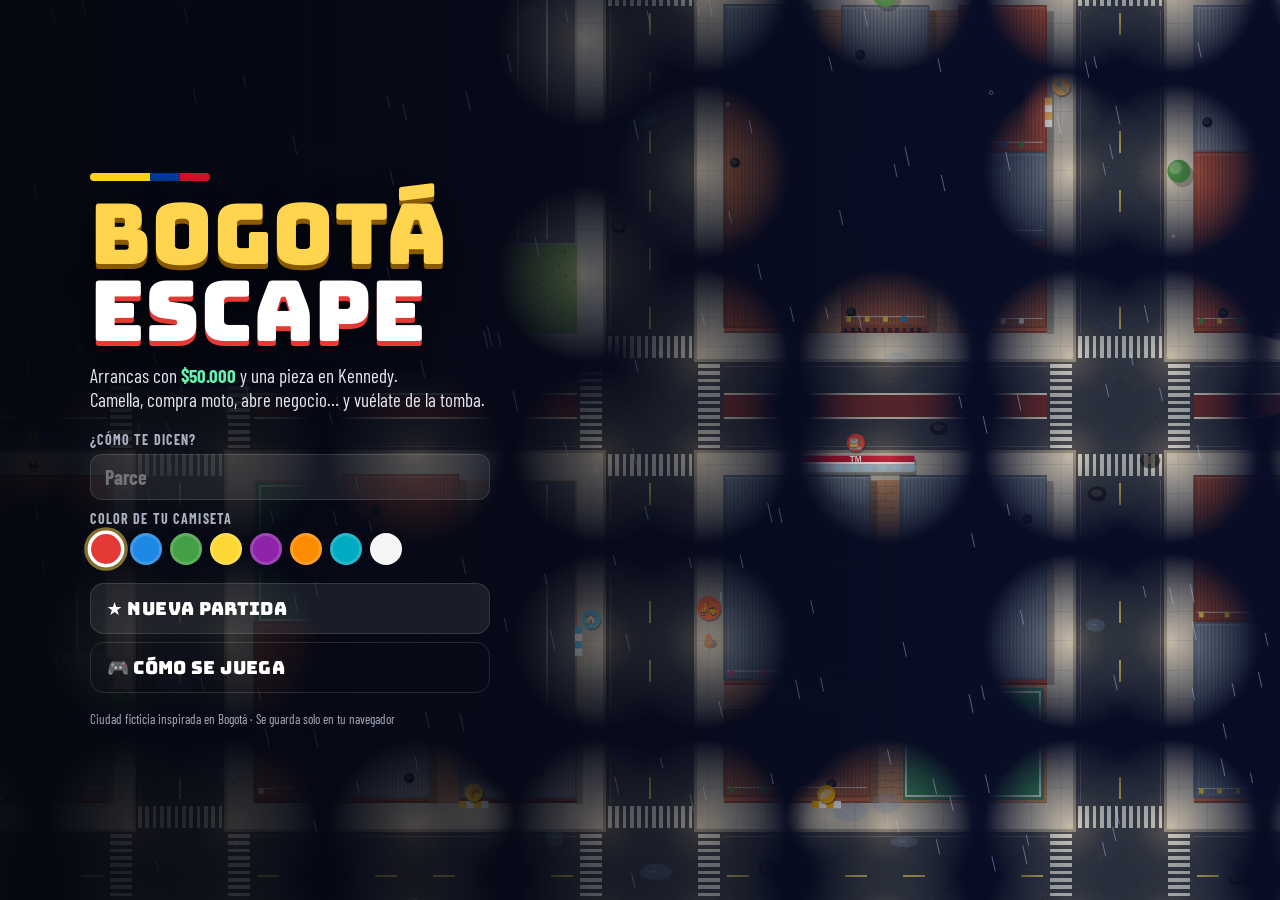
==== bogota-escape/index.html @ 4bdb7b8c "Añadir juego Bogotá Escape: mundo abierto top-down en una Bogotá estilizada Ciudad de 8 barrios con " ====
<!DOCTYPE html>
<html lang="es">
<head>
<meta charset="utf-8">
<meta name="viewport" content="width=device-width, initial-scale=1, maximum-scale=1, user-scalable=no, viewport-fit=cover">
<meta name="theme-color" content="#0b0f1a">
<title>Bogotá Escape</title>
<meta name="description" content="Juego top-down de mundo abierto en una Bogotá estilizada: camella, compra moto, abre negocio y vuélate de la policía.">
<link rel="preconnect" href="https://fonts.googleapis.com">
<link rel="stylesheet" href="https://fonts.googleapis.com/css2?family=Bungee&family=Barlow+Condensed:wght@500;600;700;800&display=swap">
<link rel="stylesheet" href="style.css">
</head>
<body>
<canvas id="game"></canvas>

<!-- ===================== HUD ===================== -->
<div id="hud" hidden>
  <div id="hud-left" class="glass">
    <div class="h-top"><span id="h-name">Parce</span><span id="h-wanted" class="wanted"></span></div>
    <div id="h-money" class="h-money">$50.000</div>
    <div class="bar"><span>❤️</span><div class="track"><div id="h-health" class="fill health"></div></div></div>
    <div class="bar"><span>⚡</span><div class="track"><div id="h-energy" class="fill energy"></div></div></div>
    <div class="h-rep">⭐ <b id="h-rep">0</b> <small id="h-next"></small></div>
    <div id="escape-bar" hidden><span>Perdiendo a la policía…</span><div class="track"><div id="escape-fill" class="fill"></div></div></div>
  </div>

  <div id="hud-mission" class="glass" hidden>
    <div id="m-title" class="m-title"></div>
    <div id="m-text" class="m-text"></div>
    <div class="m-row"><span id="m-extra" class="m-extra"></span><span id="m-timer" class="m-timer"></span></div>
    <div id="m-hint" class="m-hint"></div>
  </div>

  <div id="hud-right" class="glass">
    <div id="h-clock" class="h-clock">7:00 a.m.</div>
    <div class="h-sub"><span id="h-day">Día 1</span> · <span id="h-weather"></span></div>
  </div>
  <div id="toasts"></div>

  <div id="minimap-wrap" class="glass">
    <canvas id="minimap"></canvas>
    <div id="mm-addr"></div>
  </div>

  <div id="veh-box" class="glass" hidden>
    <div id="v-name" class="v-name"></div>
    <div class="v-speed"><b id="v-speed">0</b><small>km/h</small></div>
    <div class="track"><div id="v-hp" class="fill vhp"></div></div>
    <div id="v-extra" class="v-extra"></div>
  </div>

  <div id="prompt" hidden></div>
  <div id="banner" hidden><div class="b-title"></div><div class="b-sub"></div></div>
  <div id="district-banner" hidden><div class="db-name"></div><div class="db-tag"></div></div>
</div>

<div id="overlay" hidden><div class="ov-title"></div><div class="ov-sub"></div></div>
<div id="fade"></div>
<div id="menu" hidden></div>

<div id="bigmap" hidden>
  <canvas id="bigmap-canvas"></canvas>
  <div class="bm-bar">
    <b>🗺️ Mapa de Bogotá</b>
    <span>🏠 Casa · 🛵 💰 🚌 ✈️ 🍻 🌧️ 🚨 Misiones · 🚉 TransMilenio · 🔑 Tu vehículo · Toca/clic para poner destino</span>
    <button class="bm-close">Cerrar (M)</button>
  </div>
</div>

<!-- ===================== TÍTULO ===================== -->
<div id="title">
  <div class="t-card">
    <div class="t-flag"><i></i><i></i><i></i></div>
    <h1>BOGOTÁ<br><span>ESCAPE</span></h1>
    <p class="t-tag">Arrancas con <b>$50.000</b> y una pieza en Kennedy.<br>Camella, compra moto, abre negocio… y vuélate de la tomba.</p>
    <label class="t-label" for="name-input">¿Cómo te dicen?</label>
    <input id="name-input" maxlength="14" placeholder="Parce" autocomplete="off" spellcheck="false">
    <div class="t-label">Color de tu camiseta</div>
    <div id="swatches"></div>
    <button id="btn-continue" class="t-btn primary" hidden>▶ Continuar<small></small></button>
    <button id="btn-new" class="t-btn">★ Nueva partida</button>
    <button id="btn-help" class="t-btn ghost">🎮 Cómo se juega</button>
    <div id="help" hidden>
      <div class="ctl-grid">
        <b>WASD / Flechas</b><span>Caminar y manejar</span>
        <b>Shift</b><span>Correr</span>
        <b>F</b><span>Subir/bajar de vehículos (o robarlos…)</span>
        <b>E</b><span>Hablar, comprar, esconderse</span>
        <b>Espacio</b><span>Freno de mano</span>
        <b>H</b><span>Pitar</span>
        <b>C</b><span>Celular (domicilios)</span>
        <b>M</b><span>Mapa · <b>Esc</b> Pausa</span>
      </div>
      <p>Haz misiones para ganar <b>plata</b> y <b>reputación ⭐</b>. Con reputación desbloqueas barrios nuevos (Chapinero, Suba, El Dorado, Zona T, Usaquén) y misiones mejor pagadas. Si cometes delitos, la policía te persigue: escóndete o pierde su rastro.</p>
    </div>
    <div class="t-foot">Ciudad ficticia inspirada en Bogotá · Se guarda solo en tu navegador</div>
  </div>
</div>

<!-- ===================== CONTROLES TÁCTILES ===================== -->
<div id="touch" hidden>
  <div id="joy"><div id="joy-knob"></div></div>
  <div class="t-btns">
    <button data-k="e" class="tb big">E<small>Acción</small></button>
    <button data-k="f" class="tb big">🚗<small>Subir</small></button>
    <button data-k="space" class="tb">🏃<small>Correr/Freno</small></button>
    <button data-k="h" class="tb">📯<small>Pito</small></button>
  </div>
  <div class="t-top">
    <button data-k="c" class="tb sm">📱</button>
    <button data-k="m" class="tb sm">🗺️</button>
    <button data-k="esc" class="tb sm">⏸</button>
  </div>
</div>

<script src="game.js"></script>
</body>
</html>
---- bogota-escape/style.css ----
/* ==========================================================================
   BOGOTÁ ESCAPE — estilos del HUD, menús y pantalla de título
   Paneles oscuros tipo vidrio sobre el canvas; acentos con los colores
   de la bandera (amarillo, azul, rojo) y del neón de la Zona T.
   ========================================================================== */
:root {
  --ink: #0b0f1a;
  --glass: rgba(12, 16, 28, 0.72);
  --glass-2: rgba(22, 28, 44, 0.86);
  --line: rgba(255, 255, 255, 0.12);
  --text: #f4f1ea;
  --mute: #a9b0c0;
  --yellow: #ffd54f;
  --blue: #2f6fdb;
  --red: #e53935;
  --green: #69f0ae;
  --display: "Bungee", "Impact", system-ui, sans-serif;
  --body: "Barlow Condensed", "Arial Narrow", system-ui, sans-serif;
  --safe-t: env(safe-area-inset-top, 0px);
  --safe-b: env(safe-area-inset-bottom, 0px);
  color-scheme: dark;
}
* { box-sizing: border-box; }
[hidden] { display: none !important; }
html, body { margin: 0; height: 100%; overflow: hidden; }
body {
  background: var(--ink);
  color: var(--text);
  font-family: var(--body);
  font-size: 16px;
  user-select: none;
  -webkit-user-select: none;
  -webkit-tap-highlight-color: transparent;
  touch-action: none;
}
#game { position: fixed; inset: 0; width: 100%; height: 100%; display: block; image-rendering: pixelated; }

.glass {
  background: var(--glass);
  border: 1px solid var(--line);
  border-radius: 14px;
  backdrop-filter: blur(10px) saturate(1.3);
  -webkit-backdrop-filter: blur(10px) saturate(1.3);
  box-shadow: 0 10px 30px rgba(0, 0, 0, 0.35);
}
.track { height: 8px; border-radius: 6px; background: rgba(255, 255, 255, 0.1); overflow: hidden; flex: 1; }
.fill { height: 100%; border-radius: 6px; transition: width 0.25s ease; }
.fill.health { background: linear-gradient(90deg, #ff5252, #ff8a80); }
.fill.energy { background: linear-gradient(90deg, #ffb300, #ffe082); }
.fill.low { animation: blink 0.6s steps(2) infinite; }
@keyframes blink { 50% { opacity: 0.35; } }

#hud { position: fixed; inset: 0; pointer-events: none; z-index: 5; }

/* --- Panel de estado (arriba a la izquierda) --- */
#hud-left {
  position: absolute; top: calc(12px + var(--safe-t)); left: 12px;
  width: 230px; padding: 10px 14px 12px;
  transition: box-shadow 0.3s, border-color 0.3s;
}
#hud-left.hunted { border-color: rgba(255, 60, 60, 0.7); animation: hunted 0.8s infinite alternate; }
@keyframes hunted { from { box-shadow: 0 0 0 rgba(255, 30, 60, 0); } to { box-shadow: 0 0 26px rgba(80, 120, 255, 0.55); } }
.h-top { display: flex; justify-content: space-between; align-items: center; font-weight: 700; font-size: 15px; color: var(--mute); text-transform: uppercase; letter-spacing: 0.06em; }
.wanted i { font-style: normal; font-size: 18px; color: rgba(255, 255, 255, 0.18); margin-left: 2px; }
.wanted i.on { color: #ff5252; text-shadow: 0 0 8px #ff1744; animation: blink 0.5s steps(2) infinite; }
.h-money { font-family: var(--display); font-size: 27px; color: var(--green); letter-spacing: 0.02em; margin: 2px 0 6px; text-shadow: 0 2px 0 rgba(0, 0, 0, 0.4); }
.bar { display: flex; align-items: center; gap: 8px; margin: 5px 0; font-size: 13px; }
.h-rep { margin-top: 6px; font-size: 15px; }
.h-rep b { color: var(--yellow); font-size: 18px; }
.h-rep small { color: var(--mute); font-size: 13px; }
#escape-bar { margin-top: 8px; font-size: 12px; color: #90caf9; }
#escape-bar .track { margin-top: 4px; }
#escape-fill { background: linear-gradient(90deg, #2979ff, #69f0ae); }

/* --- Misión (arriba al centro) --- */
#hud-mission {
  position: absolute; top: calc(12px + var(--safe-t)); left: 50%; transform: translateX(-50%);
  width: min(460px, calc(100vw - 520px)); min-width: 300px;
  padding: 10px 16px; border-left: 4px solid var(--yellow);
}
.m-title { font-family: var(--display); font-size: 15px; letter-spacing: 0.03em; }
.m-text { font-size: 17px; font-weight: 600; margin-top: 3px; line-height: 1.15; }
.m-row { display: flex; justify-content: space-between; align-items: baseline; gap: 10px; margin-top: 4px; }
.m-extra { font-size: 14px; color: var(--mute); }
.m-timer { font-family: var(--display); font-size: 20px; color: var(--yellow); }
.m-timer.urgent { color: #ff5252; animation: blink 0.5s steps(2) infinite; }
.m-hint:empty { display: none; }
.m-hint { margin-top: 5px; font-size: 14px; color: #ffab40; font-weight: 600; }

/* --- Reloj (arriba a la derecha) --- */
#hud-right { position: absolute; top: calc(12px + var(--safe-t)); right: 12px; padding: 8px 14px; text-align: right; min-width: 170px; }
.h-clock { font-family: var(--display); font-size: 22px; }
.h-sub { font-size: 14px; color: var(--mute); }

/* --- Notificaciones --- */
#toasts {
  position: absolute; top: calc(84px + var(--safe-t)); right: 12px; width: 300px;
  display: flex; flex-direction: column; gap: 6px; align-items: flex-end;
}
.toast {
  background: var(--glass-2); border: 1px solid var(--line); border-radius: 10px;
  padding: 7px 12px; font-size: 15px; font-weight: 600; max-width: 300px;
  box-shadow: 0 6px 18px rgba(0, 0, 0, 0.35);
  animation: toastIn 0.35s cubic-bezier(.2, 1.4, .4, 1);
  transition: opacity 0.4s, transform 0.4s;
}
.toast.card { border-left: 4px solid var(--c, var(--yellow)); width: 300px; }
.toast.card b { display: block; font-size: 16px; color: var(--c, var(--yellow)); }
.toast.card span { display: block; font-size: 14px; font-weight: 500; color: #dfe3ee; margin-top: 1px; line-height: 1.2; }
.toast.out { opacity: 0; transform: translateX(40px); }
@keyframes toastIn { from { opacity: 0; transform: translateX(40px) scale(0.95); } }

/* --- Minimapa --- */
#minimap-wrap { position: absolute; right: 12px; bottom: calc(12px + var(--safe-b)); padding: 6px; border-radius: 16px; }
#minimap { width: 190px; height: 190px; display: block; border-radius: 11px; }
#mm-addr { font-size: 12px; color: var(--mute); text-align: center; margin-top: 4px; max-width: 190px; white-space: nowrap; overflow: hidden; text-overflow: ellipsis; }

/* --- Velocímetro --- */
#veh-box { position: absolute; left: 12px; bottom: calc(12px + var(--safe-b)); width: 200px; padding: 10px 14px; }
.v-name { font-weight: 700; font-size: 15px; color: var(--mute); text-transform: uppercase; letter-spacing: 0.05em; }
.v-speed b { font-family: var(--display); font-size: 40px; line-height: 1; }
.v-speed small { margin-left: 6px; color: var(--mute); }
.fill.vhp { background: linear-gradient(90deg, #26c6da, #69f0ae); }
.v-extra { font-size: 12px; color: var(--mute); margin-top: 6px; }

/* --- Sugerencia de interacción --- */
#prompt {
  position: absolute; left: 50%; bottom: calc(26px + var(--safe-b)); transform: translateX(-50%);
  background: var(--glass-2); border: 1px solid var(--line); border-radius: 30px;
  padding: 8px 18px; font-size: 17px; font-weight: 600; white-space: nowrap;
  box-shadow: 0 8px 20px rgba(0, 0, 0, 0.4);
}
kbd {
  display: inline-block; min-width: 24px; padding: 1px 7px; margin-right: 6px;
  border-radius: 6px; background: var(--yellow); color: #1a1a1a;
  font-family: var(--display); font-size: 14px; text-align: center;
  box-shadow: 0 2px 0 #b38f00;
}

/* --- Anuncios grandes --- */
#banner {
  position: absolute; left: 50%; top: 28%; transform: translate(-50%, -50%);
  text-align: center; pointer-events: none; width: 92vw;
}
#banner.show { animation: bannerIn 0.5s cubic-bezier(.2, 1.4, .4, 1); }
.b-title { font-family: var(--display); font-size: clamp(22px, 4vw, 38px); color: var(--c); text-shadow: 0 3px 0 rgba(0, 0, 0, 0.7), 0 0 30px rgba(0, 0, 0, 0.6); }
#banner.big .b-title { font-size: clamp(30px, 6vw, 60px); }
.b-sub { font-size: clamp(16px, 2.2vw, 22px); font-weight: 700; margin-top: 6px; text-shadow: 0 2px 6px rgba(0, 0, 0, 0.9); }
@keyframes bannerIn { from { opacity: 0; transform: translate(-50%, -50%) scale(0.6); } }

#district-banner { position: absolute; left: 50%; bottom: 22%; transform: translateX(-50%); text-align: center; }
#district-banner.show { animation: districtIn 2.8s ease both; }
.db-name { font-family: var(--display); font-size: clamp(26px, 5vw, 48px); color: var(--c); text-shadow: 0 4px 0 rgba(0, 0, 0, 0.6); letter-spacing: 0.04em; }
.db-tag { font-size: 18px; font-weight: 600; text-shadow: 0 2px 6px rgba(0, 0, 0, 0.9); }
@keyframes districtIn { 0% { opacity: 0; transform: translate(-50%, 20px); } 12%, 80% { opacity: 1; transform: translate(-50%, 0); } 100% { opacity: 0; } }

/* --- Overlay de muerte / arresto --- */
#overlay {
  position: fixed; inset: 0; z-index: 20; display: flex; flex-direction: column;
  align-items: center; justify-content: center; text-align: center;
  background: radial-gradient(circle, rgba(80, 0, 0, 0.35), rgba(0, 0, 0, 0.82));
  animation: fadeIn 0.6s ease;
}
#overlay.busted { background: radial-gradient(circle, rgba(10, 30, 90, 0.4), rgba(0, 0, 0, 0.85)); }
.ov-title { font-family: var(--display); font-size: clamp(36px, 8vw, 80px); color: #ff5252; text-shadow: 0 5px 0 #000; }
#overlay.busted .ov-title { color: #64b5f6; }
.ov-sub { font-size: 22px; font-weight: 700; margin-top: 10px; }
@keyframes fadeIn { from { opacity: 0; } }
#fade { position: fixed; inset: 0; background: #000; opacity: 0; pointer-events: none; transition: opacity 0.5s; z-index: 30; }
#fade.on { opacity: 1; }

/* --- Menús --- */
#menu {
  position: fixed; inset: 0; z-index: 25; display: flex; align-items: center; justify-content: center;
  background: rgba(4, 6, 12, 0.5); padding: 16px;
  animation: fadeIn 0.18s ease;
}
.menu-card {
  width: min(520px, 100%); max-height: calc(100vh - 32px); display: flex; flex-direction: column;
  background: linear-gradient(180deg, rgba(26, 32, 50, 0.95), rgba(14, 18, 30, 0.96));
  border: 1px solid var(--line); border-top: 4px solid var(--accent); border-radius: 18px;
  box-shadow: 0 30px 80px rgba(0, 0, 0, 0.6);
  backdrop-filter: blur(14px); -webkit-backdrop-filter: blur(14px);
  animation: cardIn 0.25s cubic-bezier(.2, 1.3, .4, 1);
}
@keyframes cardIn { from { opacity: 0; transform: translateY(16px) scale(0.97); } }
.menu-head { display: flex; align-items: center; gap: 12px; padding: 14px 16px 10px; }
.menu-icon { font-size: 34px; width: 52px; height: 52px; display: grid; place-items: center; border-radius: 14px; background: rgba(255, 255, 255, 0.06); flex: none; }
.menu-ht { flex: 1; min-width: 0; }
.menu-title { font-family: var(--display); font-size: 21px; color: var(--accent); line-height: 1.1; }
.menu-sub { color: var(--mute); font-size: 15px; margin-top: 2px; }
.menu-x { background: none; border: 0; color: var(--mute); font-size: 20px; cursor: pointer; padding: 6px; align-self: flex-start; }
.menu-x:hover { color: #fff; }
.menu-info { margin: 0 16px 8px; padding: 10px 12px; border-radius: 10px; background: rgba(255, 255, 255, 0.05); font-size: 15px; line-height: 1.3; color: #dfe3ee; }
.menu-list { overflow-y: auto; padding: 4px 10px 8px; }
.menu-section { padding: 10px 8px 4px; font-size: 13px; text-transform: uppercase; letter-spacing: 0.08em; color: var(--mute); font-weight: 700; }
.menu-item {
  display: flex; align-items: center; gap: 10px; padding: 10px 12px; margin: 3px 0;
  border-radius: 12px; border: 1px solid transparent; cursor: pointer;
  transition: background 0.12s, border-color 0.12s;
}
.menu-item:hover { background: rgba(255, 255, 255, 0.05); }
.menu-item.sel { background: rgba(255, 255, 255, 0.09); border-color: var(--accent); }
.menu-item.disabled { opacity: 0.45; }
.mi-main { flex: 1; min-width: 0; }
.mi-label { font-size: 18px; font-weight: 700; }
.mi-sub { font-size: 14px; color: var(--mute); margin-top: 1px; }
.mi-right { font-family: var(--display); font-size: 15px; color: var(--green); white-space: nowrap; }
.mi-btns { display: flex; gap: 6px; flex: none; }
.mi-btn {
  font-family: var(--body); font-weight: 700; font-size: 14px; color: var(--text);
  background: rgba(255, 255, 255, 0.08); border: 1px solid var(--line); border-radius: 9px;
  padding: 6px 9px; cursor: pointer; white-space: nowrap;
}
.mi-btn.sel { border-color: var(--accent); background: rgba(255, 213, 79, 0.18); }
.mi-btn.disabled { opacity: 0.4; }
.menu-foot { padding: 8px 16px 12px; font-size: 13px; color: var(--mute); text-align: center; border-top: 1px solid var(--line); }
.ctl-grid { display: grid; grid-template-columns: auto 1fr; gap: 4px 14px; font-size: 15px; }
.ctl-grid b { color: var(--yellow); white-space: nowrap; }

/* --- Mapa grande --- */
#bigmap { position: fixed; inset: 0; z-index: 22; background: rgba(6, 9, 16, 0.94); display: flex; flex-direction: column; }
#bigmap-canvas { flex: 1; width: 100%; min-height: 0; cursor: crosshair; }
.bm-bar { display: flex; align-items: center; gap: 14px; padding: 10px 16px calc(10px + var(--safe-b)); border-top: 1px solid var(--line); font-size: 14px; color: var(--mute); flex-wrap: wrap; }
.bm-bar b { color: var(--yellow); font-family: var(--display); font-weight: 400; }
.bm-bar span { flex: 1; min-width: 200px; }
.bm-close { font-family: var(--body); font-weight: 700; font-size: 15px; color: #1a1a1a; background: var(--yellow); border: 0; border-radius: 10px; padding: 8px 14px; cursor: pointer; }

/* --- Pantalla de título --- */
#title {
  position: fixed; inset: 0; z-index: 15; display: flex; align-items: center; justify-content: flex-start;
  padding: 24px 24px 24px max(24px, 7vw); overflow-y: auto;
  background: linear-gradient(90deg, rgba(5, 7, 14, 0.9) 0%, rgba(5, 7, 14, 0.55) 45%, rgba(5, 7, 14, 0) 75%);
}
.t-card { width: min(400px, 100%); margin: auto 0; animation: cardIn 0.6s ease; }
.t-flag { display: flex; height: 8px; width: 120px; border-radius: 4px; overflow: hidden; margin-bottom: 14px; }
.t-flag i { flex: 1; } .t-flag i:nth-child(1) { flex: 2; background: #fcd116; } .t-flag i:nth-child(2) { background: #003893; } .t-flag i:nth-child(3) { background: #ce1126; }
#title h1 {
  font-family: var(--display); font-weight: 400; margin: 0; line-height: 0.92;
  font-size: clamp(48px, 9vw, 84px); color: var(--yellow);
  text-shadow: 0 5px 0 #8a5a00, 0 12px 30px rgba(0, 0, 0, 0.6);
}
#title h1 span { color: #fff; text-shadow: 0 5px 0 var(--red), 0 12px 30px rgba(0, 0, 0, 0.6); }
.t-tag { font-size: 19px; line-height: 1.3; color: #e5e8f0; margin: 14px 0 18px; }
.t-tag b { color: var(--green); }
.t-label { display: block; font-size: 14px; text-transform: uppercase; letter-spacing: 0.08em; color: var(--mute); margin: 10px 0 6px; font-weight: 700; }
#name-input {
  width: 100%; font-family: var(--body); font-size: 20px; font-weight: 700; color: #fff;
  background: rgba(255, 255, 255, 0.07); border: 1px solid var(--line); border-radius: 12px; padding: 10px 14px; outline: none;
  user-select: text; -webkit-user-select: text;
}
#name-input:focus { border-color: var(--yellow); }
#swatches { display: flex; gap: 8px; flex-wrap: wrap; margin-bottom: 18px; }
.swatch { width: 32px; height: 32px; border-radius: 50%; border: 3px solid rgba(255, 255, 255, 0.15); cursor: pointer; transition: transform 0.15s; }
.swatch.on { border-color: #fff; transform: scale(1.15); box-shadow: 0 0 0 3px rgba(255, 213, 79, 0.5); }
.t-btn {
  display: block; width: 100%; margin: 8px 0; padding: 13px 16px; text-align: left;
  font-family: var(--display); font-size: 18px; color: #fff; letter-spacing: 0.02em;
  background: rgba(255, 255, 255, 0.08); border: 1px solid var(--line); border-radius: 14px; cursor: pointer;
  transition: transform 0.12s, background 0.12s;
}
.t-btn:hover { transform: translateX(4px); background: rgba(255, 255, 255, 0.14); }
.t-btn.primary { background: linear-gradient(90deg, #ffd54f, #ffb300); color: #1a1a1a; border: 0; box-shadow: 0 6px 0 #9c6b00; }
.t-btn small { display: block; font-family: var(--body); font-size: 14px; font-weight: 600; opacity: 0.75; margin-top: 2px; letter-spacing: 0; }
.t-btn.ghost { background: transparent; }
#help { margin-top: 10px; padding: 12px 14px; border-radius: 12px; background: rgba(0, 0, 0, 0.45); border: 1px solid var(--line); }
#help p { font-size: 15px; line-height: 1.3; color: #dfe3ee; margin: 10px 0 0; }
.t-foot { margin-top: 18px; font-size: 13px; color: var(--mute); }

/* --- Controles táctiles --- */
#touch { position: fixed; inset: 0; z-index: 8; pointer-events: none; }
body:not(.playing) #touch { display: none; }
#joy {
  position: absolute; left: 22px; bottom: calc(26px + var(--safe-b)); width: 132px; height: 132px; border-radius: 50%;
  background: rgba(255, 255, 255, 0.07); border: 2px solid rgba(255, 255, 255, 0.18); pointer-events: auto;
}
#joy-knob {
  position: absolute; left: 50%; top: 50%; width: 56px; height: 56px; margin: -28px 0 0 -28px; border-radius: 50%;
  background: rgba(255, 255, 255, 0.28); border: 2px solid rgba(255, 255, 255, 0.5);
}
.t-btns { position: absolute; right: 18px; bottom: calc(22px + var(--safe-b)); display: grid; grid-template-columns: repeat(2, 72px); gap: 10px; pointer-events: auto; }
.tb {
  width: 72px; height: 58px; border-radius: 18px; border: 2px solid rgba(255, 255, 255, 0.2);
  background: rgba(12, 16, 28, 0.6); color: #fff; font-family: var(--display); font-size: 18px;
  display: flex; flex-direction: column; align-items: center; justify-content: center; line-height: 1;
}
.tb small { font-family: var(--body); font-size: 11px; font-weight: 700; margin-top: 3px; opacity: 0.8; }
.tb.big { height: 72px; font-size: 24px; background: rgba(255, 213, 79, 0.22); border-color: rgba(255, 213, 79, 0.6); }
.tb.on { background: rgba(255, 213, 79, 0.5); }
.t-top { position: absolute; left: 50%; transform: translateX(-50%); top: calc(8px + var(--safe-t)); display: flex; gap: 8px; pointer-events: auto; }
.tb.sm { width: 46px; height: 40px; font-size: 18px; border-radius: 12px; }

@media (max-width: 900px) {
  #hud-left { width: 190px; padding: 8px 11px; }
  .h-money { font-size: 22px; }
  #hud-mission { top: auto; bottom: calc(80px + var(--safe-b)); width: min(440px, calc(100vw - 24px)); min-width: 0; }
  .toast.card, .toast { width: 250px; }
  #toasts { width: 250px; }
}
@media (max-width: 600px) {
  #hud-left { width: 168px; }
  .h-top { font-size: 13px; }
  .h-money { font-size: 19px; }
  .h-rep small { display: none; }
  #hud-right .h-sub { display: none; }
  .h-clock { font-size: 17px; }
  .v-speed b { font-size: 28px; }
  #title { justify-content: center; padding: 20px; background: rgba(5, 7, 14, 0.75); }
}
/* --- Pantallas táctiles: retrato --- */
body.touch #hud-left { top: calc(10px + var(--safe-t)); left: 10px; width: 170px; padding: 8px 11px; }
body.touch #hud-right { top: calc(10px + var(--safe-t)); right: 10px; padding: 6px 10px; min-width: 0; }
body.touch #hud-right .h-sub { display: none; }
body.touch #minimap-wrap { top: calc(62px + var(--safe-t)); bottom: auto; right: 10px; padding: 4px; }
body.touch #minimap { width: 124px; height: 124px; }
body.touch #mm-addr { display: none; }
body.touch .t-top { left: auto; right: 10px; transform: none; top: calc(198px + var(--safe-t)); }
body.touch #toasts { top: calc(252px + var(--safe-t)); left: 10px; right: 10px; width: auto; align-items: stretch; }
body.touch .toast, body.touch .toast.card { width: auto; max-width: none; font-size: 14px; }
body.touch #hud-mission { top: auto; bottom: calc(272px + var(--safe-b)); left: 10px; right: 10px; width: auto; min-width: 0; transform: none; }
body.touch #prompt { bottom: calc(184px + var(--safe-b)); font-size: 15px; }
body.touch #veh-box { left: 10px; right: auto; top: calc(168px + var(--safe-t)); bottom: auto; width: 140px; padding: 6px 10px; }
body.touch .v-extra { display: none; }
body.touch .v-name { font-size: 12px; }
body.touch .v-speed b { font-size: 28px; }
body.touch #district-banner { bottom: auto; top: 36%; }
body.touch #banner { top: 40%; }
body.touch .m-text { font-size: 15px; }
body.touch .m-title { font-size: 13px; }
body.touch #escape-bar span { display: none; }

/* --- Pantallas táctiles: horizontal --- */
@media (orientation: landscape) and (max-height: 520px) {
  body.touch #minimap { width: 100px; height: 100px; }
  body.touch #minimap-wrap { top: calc(54px + var(--safe-t)); }
  body.touch .h-rep small { display: none; }
  body.touch .t-top { top: calc(10px + var(--safe-t)); left: 50%; right: auto; transform: translateX(-50%); }
  body.touch #toasts { top: calc(58px + var(--safe-t)); left: 50%; right: auto; width: min(320px, calc(100vw - 400px)); transform: translateX(-50%); }
  body.touch #hud-mission { bottom: calc(10px + var(--safe-b)); left: 164px; right: 300px; width: auto; transform: none; padding: 6px 12px; }
  body.touch .m-extra { display: none; }
  body.touch #banner { top: 34%; }
  body.touch #prompt { bottom: calc(118px + var(--safe-b)); }
  body.touch .t-btns { grid-template-columns: repeat(4, 60px); gap: 8px; }
  body.touch .tb, body.touch .tb.big { width: 60px; height: 56px; font-size: 18px; }
  body.touch #veh-box { left: auto; right: 10px; bottom: auto; top: calc(180px + var(--safe-t)); width: 120px; }
  body.touch #district-banner { top: 28%; }
}

@media (prefers-reduced-motion: reduce) {
  *, *::before, *::after { animation-duration: 0.01ms !important; transition-duration: 0.01ms !important; }
}
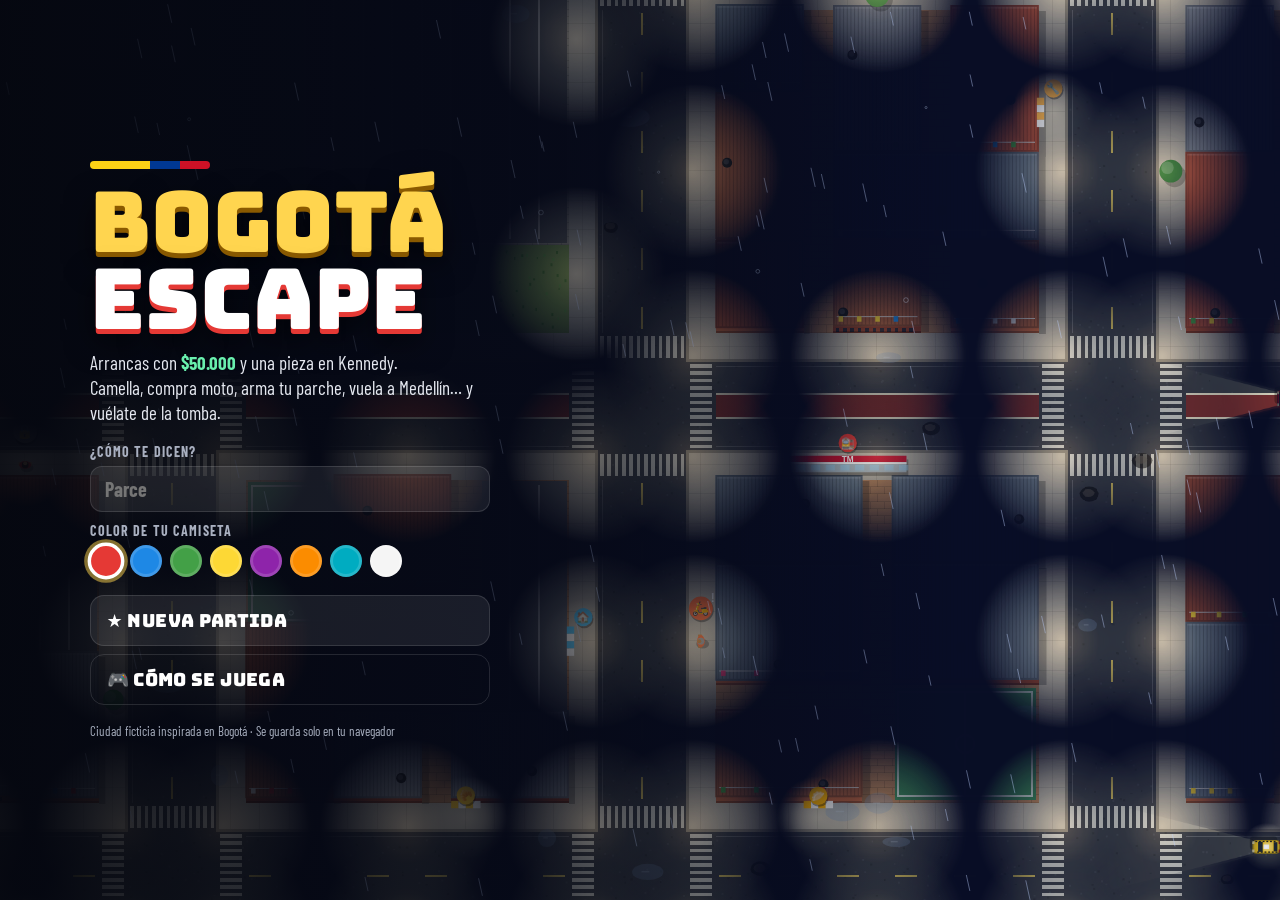
==== commit 5c4cc983: "Bogotá Escape: Medellín, armas, misiones nuevas, radio con reguetón y mapa con zoom - Vuelos desde E" ====
--- a/bogota-escape/index.html
+++ b/bogota-escape/index.html
@@ -21,6 +21,7 @@
     <div class="bar"><span>❤️</span><div class="track"><div id="h-health" class="fill health"></div></div></div>
     <div class="bar"><span>⚡</span><div class="track"><div id="h-energy" class="fill energy"></div></div></div>
     <div class="h-rep">⭐ <b id="h-rep">0</b> <small id="h-next"></small></div>
+    <div id="h-weapon" class="h-weapon"></div>
     <div id="escape-bar" hidden><span>Perdiendo a la policía…</span><div class="track"><div id="escape-fill" class="fill"></div></div></div>
   </div>
 
@@ -61,8 +62,11 @@
 <div id="bigmap" hidden>
   <canvas id="bigmap-canvas"></canvas>
   <div class="bm-bar">
-    <b>🗺️ Mapa de Bogotá</b>
-    <span>🏠 Casa · 🛵 💰 🚌 ✈️ 🍻 🌧️ 🚨 Misiones · 🚉 TransMilenio · 🔑 Tu vehículo · Toca/clic para poner destino</span>
+    <b id="bm-title">🗺️ Mapa de Bogotá</b>
+    <span>Arrastra para moverte · rueda o pellizco para zoom · toca para poner destino</span>
+    <button id="bm-out" class="bm-btn" aria-label="Alejar">－</button>
+    <button id="bm-in" class="bm-btn" aria-label="Acercar">＋</button>
+    <button id="bm-me" class="bm-btn" aria-label="Centrar en mí">📍</button>
     <button class="bm-close">Cerrar (M)</button>
   </div>
 </div>
@@ -72,7 +76,7 @@
   <div class="t-card">
     <div class="t-flag"><i></i><i></i><i></i></div>
     <h1>BOGOTÁ<br><span>ESCAPE</span></h1>
-    <p class="t-tag">Arrancas con <b>$50.000</b> y una pieza en Kennedy.<br>Camella, compra moto, abre negocio… y vuélate de la tomba.</p>
+    <p class="t-tag">Arrancas con <b>$50.000</b> y una pieza en Kennedy.<br>Camella, compra moto, arma tu parche, vuela a Medellín… y vuélate de la tomba.</p>
     <label class="t-label" for="name-input">¿Cómo te dicen?</label>
     <input id="name-input" maxlength="14" placeholder="Parce" autocomplete="off" spellcheck="false">
     <div class="t-label">Color de tu camiseta</div>
@@ -89,6 +93,8 @@
         <b>Espacio</b><span>Freno de mano</span>
         <b>H</b><span>Pitar</span>
         <b>C</b><span>Celular (domicilios)</span>
+        <b>Clic / Ctrl / J</b><span>Atacar · <b>Q</b> cambiar arma</span>
+        <b>R</b><span>Cambiar emisora (reguetón, cumbia, salsa, champeta)</span>
         <b>M</b><span>Mapa · <b>Esc</b> Pausa</span>
       </div>
       <p>Haz misiones para ganar <b>plata</b> y <b>reputación ⭐</b>. Con reputación desbloqueas barrios nuevos (Chapinero, Suba, El Dorado, Zona T, Usaquén) y misiones mejor pagadas. Si cometes delitos, la policía te persigue: escóndete o pierde su rastro.</p>
@@ -105,6 +111,8 @@
     <button data-k="f" class="tb big">🚗<small>Subir</small></button>
     <button data-k="space" class="tb">🏃<small>Correr/Freno</small></button>
     <button data-k="h" class="tb">📯<small>Pito</small></button>
+    <button data-k="fire" class="tb">🔫<small>Atacar</small></button>
+    <button data-k="q" class="tb">🔄<small>Arma</small></button>
   </div>
   <div class="t-top">
     <button data-k="c" class="tb sm">📱</button>
--- a/bogota-escape/style.css
+++ b/bogota-escape/style.css
@@ -68,6 +68,11 @@
 .h-rep { margin-top: 6px; font-size: 15px; }
 .h-rep b { color: var(--yellow); font-size: 18px; }
 .h-rep small { color: var(--mute); font-size: 13px; }
+.h-weapon { margin-top: 5px; font-size: 14px; font-weight: 700; color: #ffcc80; }
+#minimap-wrap { pointer-events: auto; cursor: pointer; }
+.bm-btn { font-family: var(--body); font-weight: 800; font-size: 20px; width: 44px; height: 40px; color: var(--text); background: rgba(255,255,255,.1); border: 1px solid var(--line); border-radius: 10px; cursor: pointer; }
+#bigmap-canvas { touch-action: none; cursor: grab; }
+#fade { display: flex; align-items: center; justify-content: center; font-family: var(--display); font-size: clamp(22px, 4vw, 36px); color: var(--yellow); }
 #escape-bar { margin-top: 8px; font-size: 12px; color: #90caf9; }
 #escape-bar .track { margin-top: 4px; }
 #escape-fill { background: linear-gradient(90deg, #2979ff, #69f0ae); }
@@ -317,8 +322,9 @@
 body.touch .t-top { left: auto; right: 10px; transform: none; top: calc(198px + var(--safe-t)); }
 body.touch #toasts { top: calc(252px + var(--safe-t)); left: 10px; right: 10px; width: auto; align-items: stretch; }
 body.touch .toast, body.touch .toast.card { width: auto; max-width: none; font-size: 14px; }
-body.touch #hud-mission { top: auto; bottom: calc(272px + var(--safe-b)); left: 10px; right: 10px; width: auto; min-width: 0; transform: none; }
-body.touch #prompt { bottom: calc(184px + var(--safe-b)); font-size: 15px; }
+body.touch #hud-mission { top: auto; bottom: calc(282px + var(--safe-b)); left: 10px; right: 10px; width: auto; min-width: 0; transform: none; }
+body.touch #prompt { bottom: calc(226px + var(--safe-b)); font-size: 15px; }
+body.touch .tb:not(.big) { height: 50px; }
 body.touch #veh-box { left: 10px; right: auto; top: calc(168px + var(--safe-t)); bottom: auto; width: 140px; padding: 6px 10px; }
 body.touch .v-extra { display: none; }
 body.touch .v-name { font-size: 12px; }
@@ -339,8 +345,8 @@
   body.touch #hud-mission { bottom: calc(10px + var(--safe-b)); left: 164px; right: 300px; width: auto; transform: none; padding: 6px 12px; }
   body.touch .m-extra { display: none; }
   body.touch #banner { top: 34%; }
-  body.touch #prompt { bottom: calc(118px + var(--safe-b)); }
-  body.touch .t-btns { grid-template-columns: repeat(4, 60px); gap: 8px; }
+  body.touch #prompt { bottom: calc(150px + var(--safe-b)); }
+  body.touch .t-btns { grid-template-columns: repeat(3, 60px); gap: 8px; }
   body.touch .tb, body.touch .tb.big { width: 60px; height: 56px; font-size: 18px; }
   body.touch #veh-box { left: auto; right: 10px; bottom: auto; top: calc(180px + var(--safe-t)); width: 120px; }
   body.touch #district-banner { top: 28%; }
